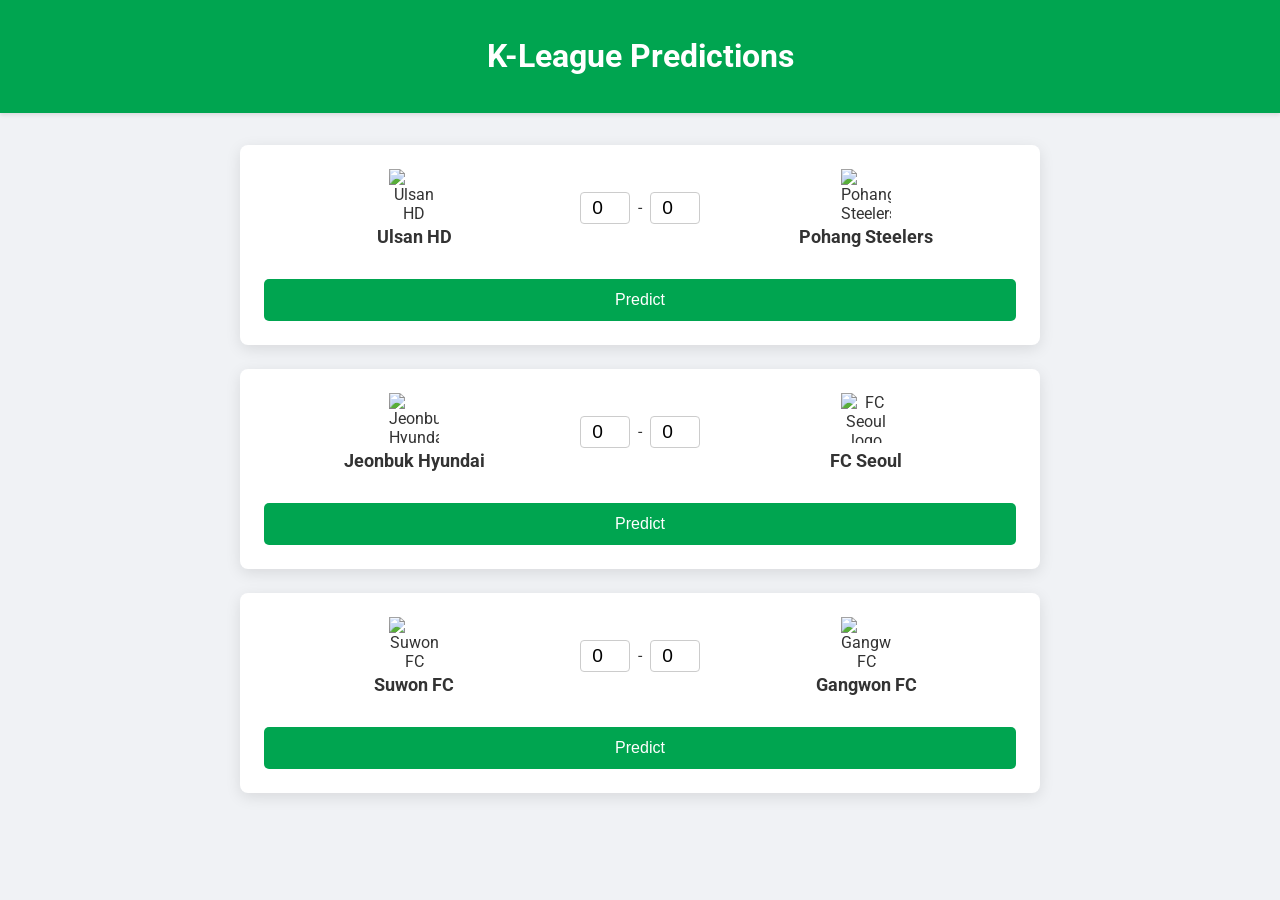
==== index.html @ 9bc81c74 "Initialize project with core files" ====
<!DOCTYPE html>
<html lang="en">
<head>
    <meta charset="UTF-8">
    <meta name="viewport" content="width=device-width, initial-scale=1.0">
    <title>K-League Predictor</title>
    <link rel="stylesheet" href="style.css">
</head>
<body>
    <header>
        <h1>K-League Predictions</h1>
    </header>
    <main id="app">
        <!-- Match predictions will be rendered here -->
    </main>
    <script src="main.js"></script>
</body>
</html>
---- style.css ----
@import url('https://fonts.googleapis.com/css2?family=Roboto:wght@400;700&display=swap');

:root {
    --primary-color: #00A550;
    --secondary-color: #FFC72C;
    --background-color: #f0f2f5;
    --text-color: #333;
    --card-background: #ffffff;
    --shadow-color: rgba(0, 0, 0, 0.1);
}

body {
    font-family: 'Roboto', sans-serif;
    background-color: var(--background-color);
    color: var(--text-color);
    margin: 0;
}

header {
    background-color: var(--primary-color);
    color: white;
    text-align: center;
    padding: 1rem;
    box-shadow: 0 2px 4px var(--shadow-color);
}

main {
    padding: 2rem;
    max-width: 800px;
    margin: 0 auto;
}

match-prediction {
    display: block;
    background-color: var(--card-background);
    border-radius: 8px;
    box-shadow: 0 4px 15px var(--shadow-color);
    margin-bottom: 1.5rem;
    padding: 1.5rem;
    transition: transform 0.2s;
}

match-prediction:hover {
    transform: translateY(-5px);
}
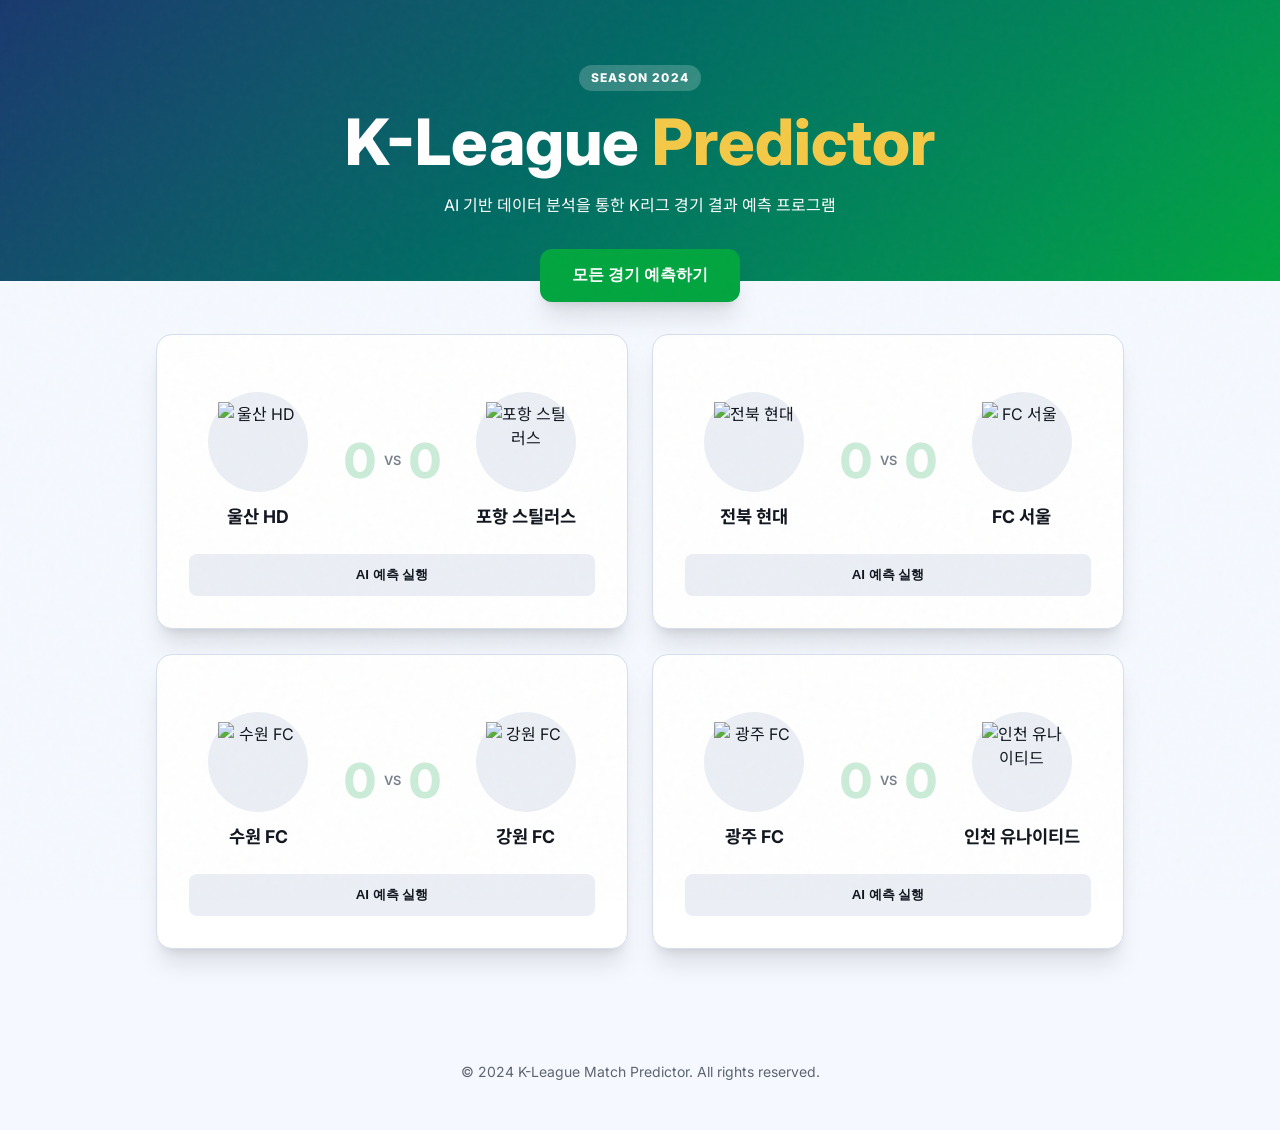
==== commit 46a9ab73: "Enhance K-League Match Predictor with modern UI and AI logic" ====
--- a/index.html
+++ b/index.html
@@ -1,18 +1,40 @@
+
+
 <!DOCTYPE html>
-<html lang="en">
+<html lang="ko">
 <head>
     <meta charset="UTF-8">
     <meta name="viewport" content="width=device-width, initial-scale=1.0">
-    <title>K-League Predictor</title>
+    <title>K-League AI Match Predictor | K리그 경기 결과 예측</title>
+    <link rel="preconnect" href="https://fonts.googleapis.com">
+    <link rel="preconnect" href="https://fonts.gstatic.com" crossorigin>
+    <link href="https://fonts.googleapis.com/css2?family=Inter:wght@400;600;800&family=Noto+Sans+KR:wght@400;700&display=swap" rel="stylesheet">
     <link rel="stylesheet" href="style.css">
 </head>
 <body>
-    <header>
-        <h1>K-League Predictions</h1>
+    <div class="texture-overlay"></div>
+    <header class="hero">
+        <div class="hero-content">
+            <span class="badge">SEASON 2024</span>
+            <h1>K-League <span class="highlight">Predictor</span></h1>
+            <p>AI 기반 데이터 분석을 통한 K리그 경기 결과 예측 프로그램</p>
+        </div>
     </header>
-    <main id="app">
-        <!-- Match predictions will be rendered here -->
+
+    <main id="app-container">
+        <section class="controls">
+            <button id="predict-all-btn" class="btn-primary">모든 경기 예측하기</button>
+        </section>
+        
+        <div id="match-list" class="match-grid">
+            <!-- Web Components will be injected here -->
+        </div>
     </main>
-    <script src="main.js"></script>
+
+    <footer class="footer">
+        <p>&copy; 2024 K-League Match Predictor. All rights reserved.</p>
+    </footer>
+
+    <script src="main.js" type="module"></script>
 </body>
-</html>+</html>
--- a/style.css
+++ b/style.css
@@ -1,45 +1,142 @@
-@import url('https://fonts.googleapis.com/css2?family=Roboto:wght@400;700&display=swap');
+@layer base, components, utilities;
 
-:root {
-    --primary-color: #00A550;
-    --secondary-color: #FFC72C;
-    --background-color: #f0f2f5;
-    --text-color: #333;
-    --card-background: #ffffff;
-    --shadow-color: rgba(0, 0, 0, 0.1);
+@layer base {
+    :root {
+        /* Colors using oklch for perceptual uniformity */
+        --brand-primary: oklch(62.67% 0.189 148.65); /* K-League Green */
+        --brand-secondary: oklch(35% 0.1 260); /* Deep Navy */
+        --accent: oklch(85% 0.15 90); /* Soft Yellow/Gold */
+        --bg-main: oklch(98% 0.01 260);
+        --text-main: oklch(20% 0.02 260);
+        --text-muted: oklch(50% 0.02 260);
+        --card-bg: oklch(100% 0 0);
+        
+        /* Spacing */
+        --space-sm: 0.5rem;
+        --space-md: 1rem;
+        --space-lg: 2rem;
+        
+        /* Effects */
+        --shadow-soft: 0 4px 6px -1px oklch(0% 0 0 / 5%), 0 2px 4px -2px oklch(0% 0 0 / 5%);
+        --shadow-elevated: 0 20px 25px -5px oklch(0% 0 0 / 10%), 0 8px 10px -6px oklch(0% 0 0 / 10%);
+        --radius-md: 12px;
+        --radius-lg: 24px;
+    }
+
+    * {
+        box-sizing: border-box;
+        margin: 0;
+        padding: 0;
+    }
+
+    body {
+        font-family: 'Inter', 'Noto Sans KR', sans-serif;
+        background-color: var(--bg-main);
+        color: var(--text-main);
+        line-height: 1.5;
+        overflow-x: hidden;
+    }
+
+    .texture-overlay {
+        position: fixed;
+        inset: 0;
+        pointer-events: none;
+        opacity: 0.03;
+        background-image: url("data:image/svg+xml,%3Csvg viewBox='0 0 200 200' xmlns='http://www.w3.org/2000/svg'%3E%3Cfilter id='noiseFilter'%3E%3CfeTurbulence type='fractalNoise' baseFrequency='0.65' numOctaves='3' stitchTiles='stitch'/%3E%3C/filter%3E%3Crect width='100%25' height='100%25' filter='url(%23noiseFilter)'/%3E%3C/svg%3E");
+        z-index: 100;
+    }
 }
 
-body {
-    font-family: 'Roboto', sans-serif;
-    background-color: var(--background-color);
-    color: var(--text-color);
-    margin: 0;
+@layer components {
+    .hero {
+        background: linear-gradient(135deg, var(--brand-secondary), var(--brand-primary));
+        color: white;
+        padding: 4rem 2rem;
+        text-align: center;
+        position: relative;
+        overflow: hidden;
+    }
+
+    .hero-content {
+        position: relative;
+        z-index: 2;
+        max-width: 800px;
+        margin: 0 auto;
+    }
+
+    .badge {
+        display: inline-block;
+        padding: 0.25rem 0.75rem;
+        background: oklch(100% 0 0 / 20%);
+        border-radius: 100px;
+        font-size: 0.75rem;
+        font-weight: 800;
+        margin-bottom: 1rem;
+        letter-spacing: 0.1em;
+    }
+
+    h1 {
+        font-size: clamp(2.5rem, 5vw, 4rem);
+        font-weight: 800;
+        margin-bottom: 1rem;
+        line-height: 1.1;
+    }
+
+    .highlight {
+        color: var(--accent);
+    }
+
+    .controls {
+        max-width: 1000px;
+        margin: -2rem auto 2rem;
+        padding: 0 1rem;
+        display: flex;
+        justify-content: center;
+        position: relative;
+        z-index: 10;
+    }
+
+    .btn-primary {
+        background-color: var(--brand-primary);
+        color: white;
+        border: none;
+        padding: 1rem 2rem;
+        border-radius: var(--radius-md);
+        font-weight: 700;
+        font-size: 1rem;
+        cursor: pointer;
+        box-shadow: var(--shadow-elevated);
+        transition: transform 0.2s, background-color 0.2s;
+    }
+
+    .btn-primary:hover {
+        transform: translateY(-2px);
+        background-color: oklch(65% 0.2 148.65);
+    }
+
+    .btn-primary:active {
+        transform: translateY(0);
+    }
+
+    .match-grid {
+        display: grid;
+        grid-template-columns: repeat(auto-fit, minmax(350px, 1fr));
+        gap: 1.5rem;
+        max-width: 1000px;
+        margin: 0 auto;
+        padding: 0 1rem 4rem;
+    }
+
+    .footer {
+        text-align: center;
+        padding: 3rem;
+        color: var(--text-muted);
+        font-size: 0.875rem;
+    }
 }
 
-header {
-    background-color: var(--primary-color);
-    color: white;
-    text-align: center;
-    padding: 1rem;
-    box-shadow: 0 2px 4px var(--shadow-color);
-}
-
-main {
-    padding: 2rem;
-    max-width: 800px;
-    margin: 0 auto;
-}
-
+/* Custom Element Styling inside main.js will use these variables */
 match-prediction {
     display: block;
-    background-color: var(--card-background);
-    border-radius: 8px;
-    box-shadow: 0 4px 15px var(--shadow-color);
-    margin-bottom: 1.5rem;
-    padding: 1.5rem;
-    transition: transform 0.2s;
+    container-type: inline-size;
 }
-
-match-prediction:hover {
-    transform: translateY(-5px);
-}
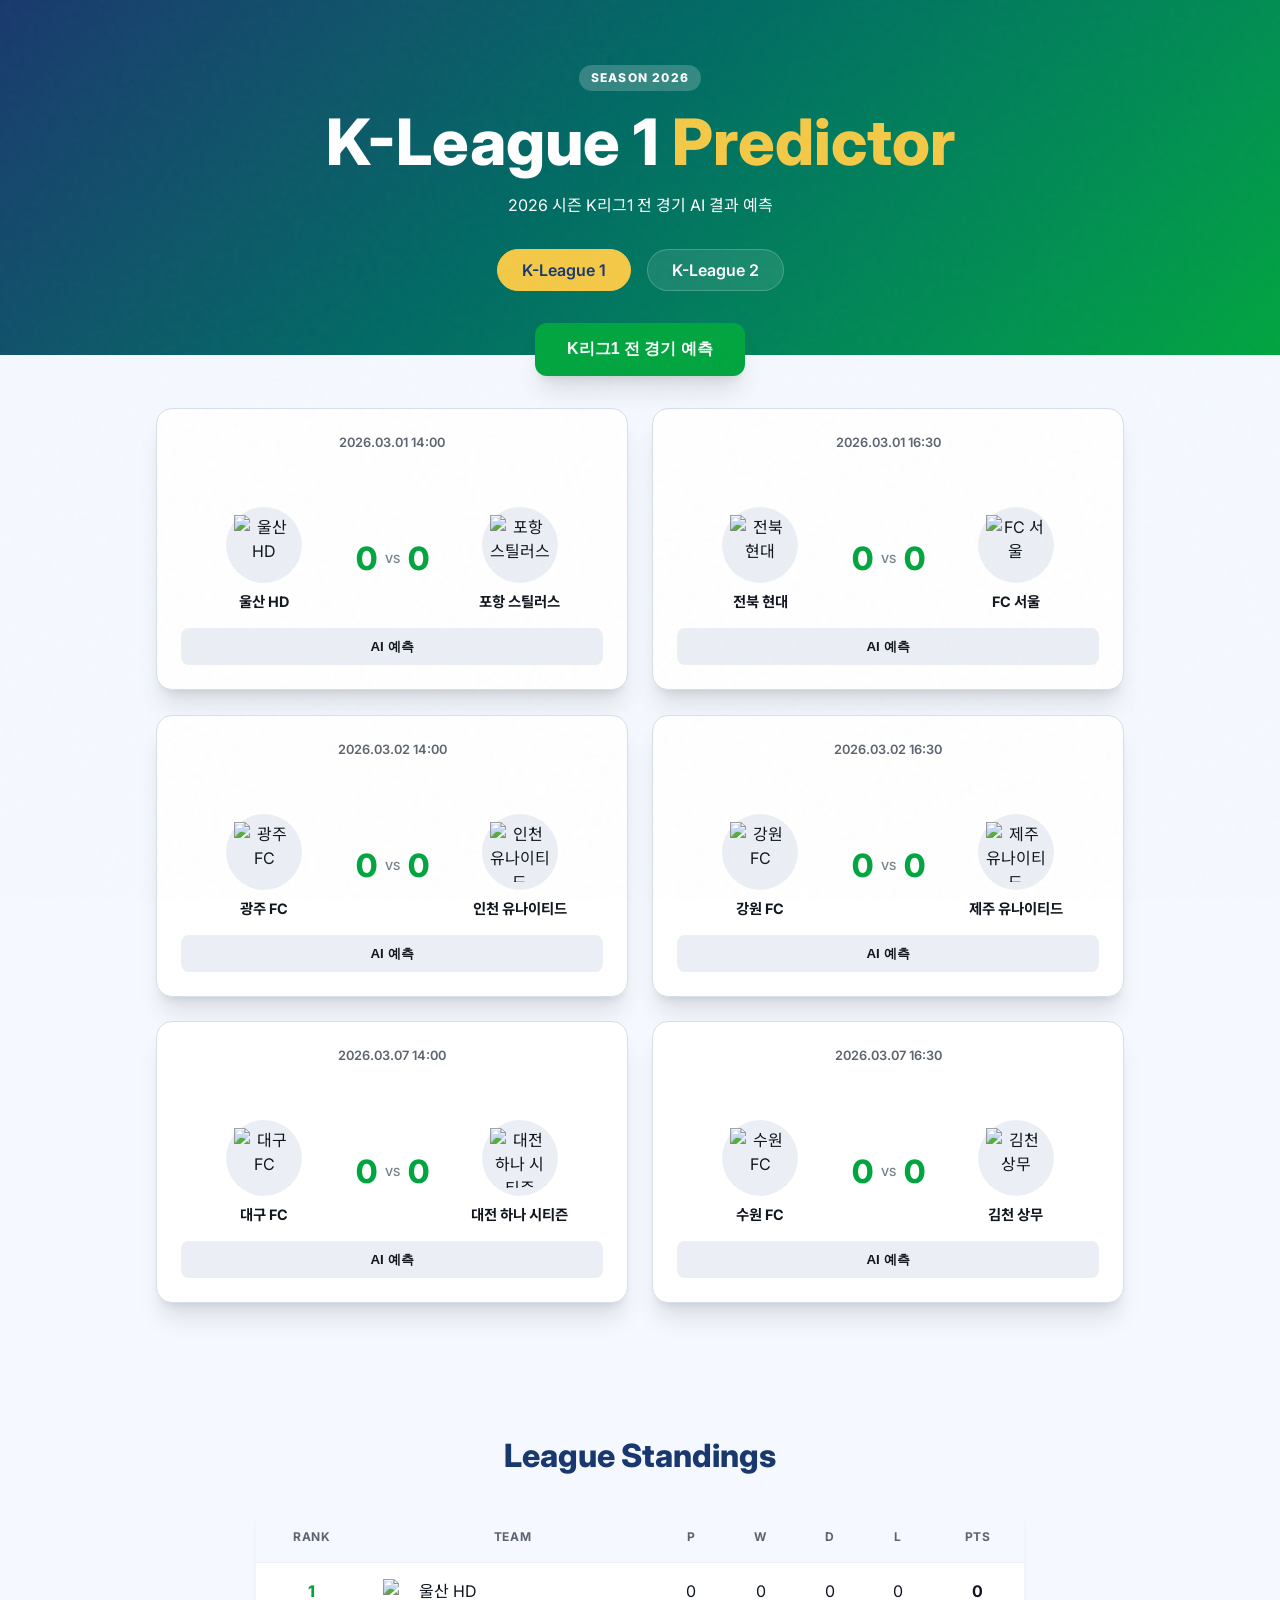
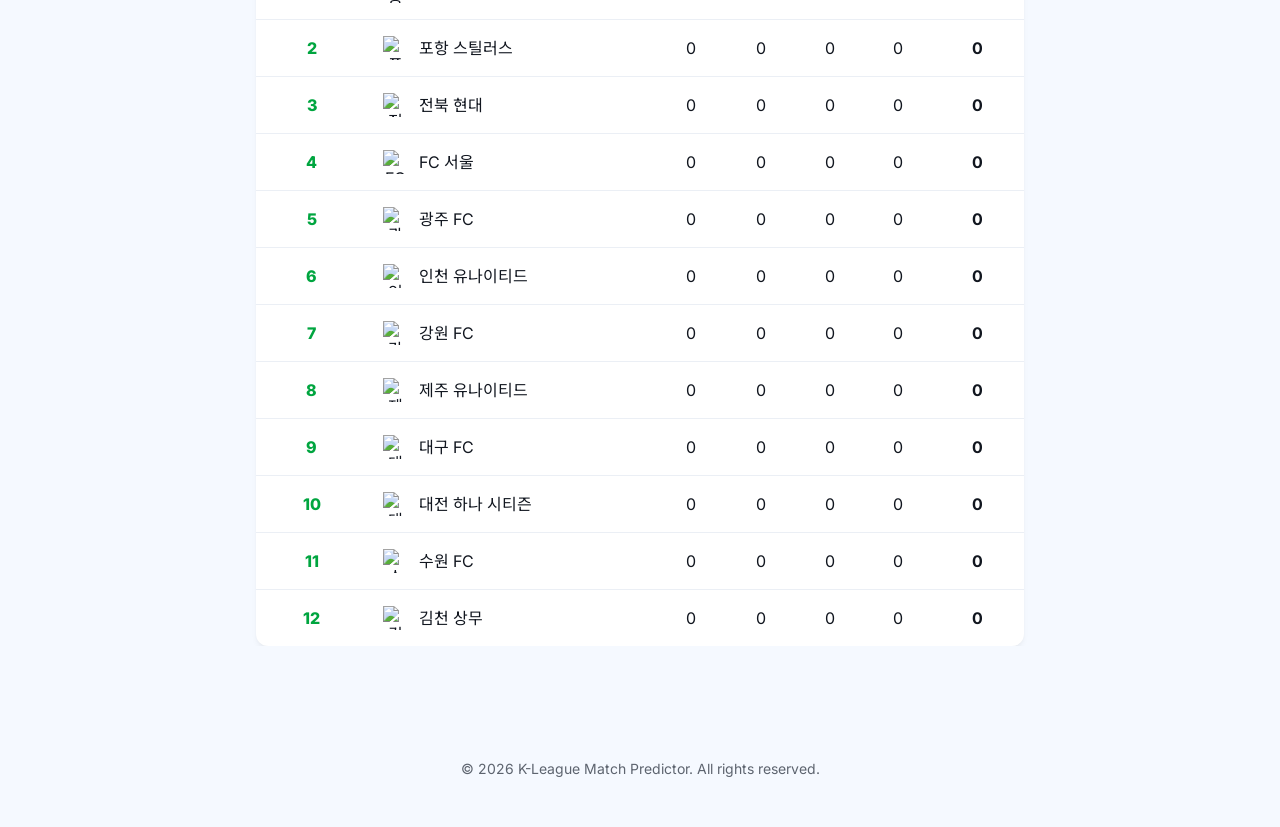
==== commit 82469847: "Add match schedule and live standings table" ====
--- a/index.html
+++ b/index.html
@@ -1,38 +1,62 @@
-
-
 <!DOCTYPE html>
 <html lang="ko">
 <head>
     <meta charset="UTF-8">
     <meta name="viewport" content="width=device-width, initial-scale=1.0">
-    <title>K-League AI Match Predictor | K리그 경기 결과 예측</title>
+    <title>K-League 1 Predictor 2026 | K리그1 경기 결과 예측</title>
     <link rel="preconnect" href="https://fonts.googleapis.com">
     <link rel="preconnect" href="https://fonts.gstatic.com" crossorigin>
     <link href="https://fonts.googleapis.com/css2?family=Inter:wght@400;600;800&family=Noto+Sans+KR:wght@400;700&display=swap" rel="stylesheet">
     <link rel="stylesheet" href="style.css">
 </head>
-<body>
+<body data-league="K1">
     <div class="texture-overlay"></div>
     <header class="hero">
         <div class="hero-content">
-            <span class="badge">SEASON 2024</span>
-            <h1>K-League <span class="highlight">Predictor</span></h1>
-            <p>AI 기반 데이터 분석을 통한 K리그 경기 결과 예측 프로그램</p>
+            <span class="badge">SEASON 2026</span>
+            <h1>K-League 1 <span class="highlight">Predictor</span></h1>
+            <p>2026 시즌 K리그1 전 경기 AI 결과 예측</p>
+            <nav class="nav-tabs">
+                <a href="index.html" class="nav-link active">K-League 1</a>
+                <a href="k2.html" class="nav-link">K-League 2</a>
+            </nav>
         </div>
     </header>
 
     <main id="app-container">
         <section class="controls">
-            <button id="predict-all-btn" class="btn-primary">모든 경기 예측하기</button>
+            <button id="predict-all-btn" class="btn-primary">K리그1 전 경기 예측</button>
         </section>
         
         <div id="match-list" class="match-grid">
-            <!-- Web Components will be injected here -->
+            <!-- K1 matches injected here -->
+        </div>
+
+        <h2 class="section-title">League Standings</h2>
+        <div class="standings-container">
+            <table class="standings-table">
+                <thead>
+                    <tr>
+                        <th>Rank</th>
+                        <th>Team</th>
+                        <th>P</th>
+                        <th>W</th>
+                        <th>D</th>
+                        <th>L</th>
+                        <th>Pts</th>
+                    </tr>
+                </thead>
+                <tbody id="standings-body">
+                    <!-- Standings injected here -->
+                </tbody>
+            </table>
         </div>
     </main>
 
     <footer class="footer">
-        <p>&copy; 2024 K-League Match Predictor. All rights reserved.</p>
+        <p>&copy; 2026 K-League Match Predictor. All rights reserved.</p>
+
+
     </footer>
 
     <script src="main.js" type="module"></script>
--- a/style.css
+++ b/style.css
@@ -64,6 +64,34 @@
         margin: 0 auto;
     }
 
+    .nav-tabs {
+        display: flex;
+        justify-content: center;
+        gap: 1rem;
+        margin-top: 2rem;
+    }
+
+    .nav-link {
+        color: white;
+        text-decoration: none;
+        padding: 0.5rem 1.5rem;
+        border-radius: 100px;
+        background: oklch(100% 0 0 / 10%);
+        font-weight: 600;
+        transition: background 0.2s;
+        border: 1px solid oklch(100% 0 0 / 20%);
+    }
+
+    .nav-link:hover {
+        background: oklch(100% 0 0 / 20%);
+    }
+
+    .nav-link.active {
+        background: var(--accent);
+        color: var(--brand-secondary);
+        border-color: var(--accent);
+    }
+
     .badge {
         display: inline-block;
         padding: 0.25rem 0.75rem;
@@ -127,6 +155,76 @@
         padding: 0 1rem 4rem;
     }
 
+    .section-title {
+        text-align: center;
+        font-size: 2rem;
+        font-weight: 800;
+        margin: 4rem 0 2rem;
+        color: var(--brand-secondary);
+    }
+
+    .standings-container {
+        max-width: 800px;
+        margin: 0 auto 4rem;
+        padding: 0 1rem;
+        overflow-x: auto;
+    }
+
+    .standings-table {
+        width: 100%;
+        border-collapse: collapse;
+        background: var(--card-bg);
+        border-radius: var(--radius-md);
+        box-shadow: var(--shadow-soft);
+        overflow: hidden;
+    }
+
+    .standings-table th,
+    .standings-table td {
+        padding: 1rem;
+        text-align: center;
+        border-bottom: 1px solid oklch(95% 0.01 260);
+    }
+
+    .standings-table th {
+        background: oklch(98% 0.01 260);
+        font-weight: 700;
+        color: var(--text-muted);
+        text-transform: uppercase;
+        font-size: 0.75rem;
+        letter-spacing: 0.05em;
+    }
+
+    .standings-table tr:last-child td {
+        border-bottom: none;
+    }
+
+    .standings-table tr:hover {
+        background: oklch(99% 0.01 260);
+    }
+
+    .team-cell {
+        display: flex;
+        align-items: center;
+        gap: 0.75rem;
+        text-align: left;
+    }
+
+    .team-cell img {
+        width: 24px;
+        height: 24px;
+        object-fit: contain;
+    }
+
+    .rank {
+        font-weight: 800;
+        color: var(--brand-primary);
+    }
+
+    .points {
+        font-weight: 700;
+    }
+
     .footer {
         text-align: center;
         padding: 3rem;
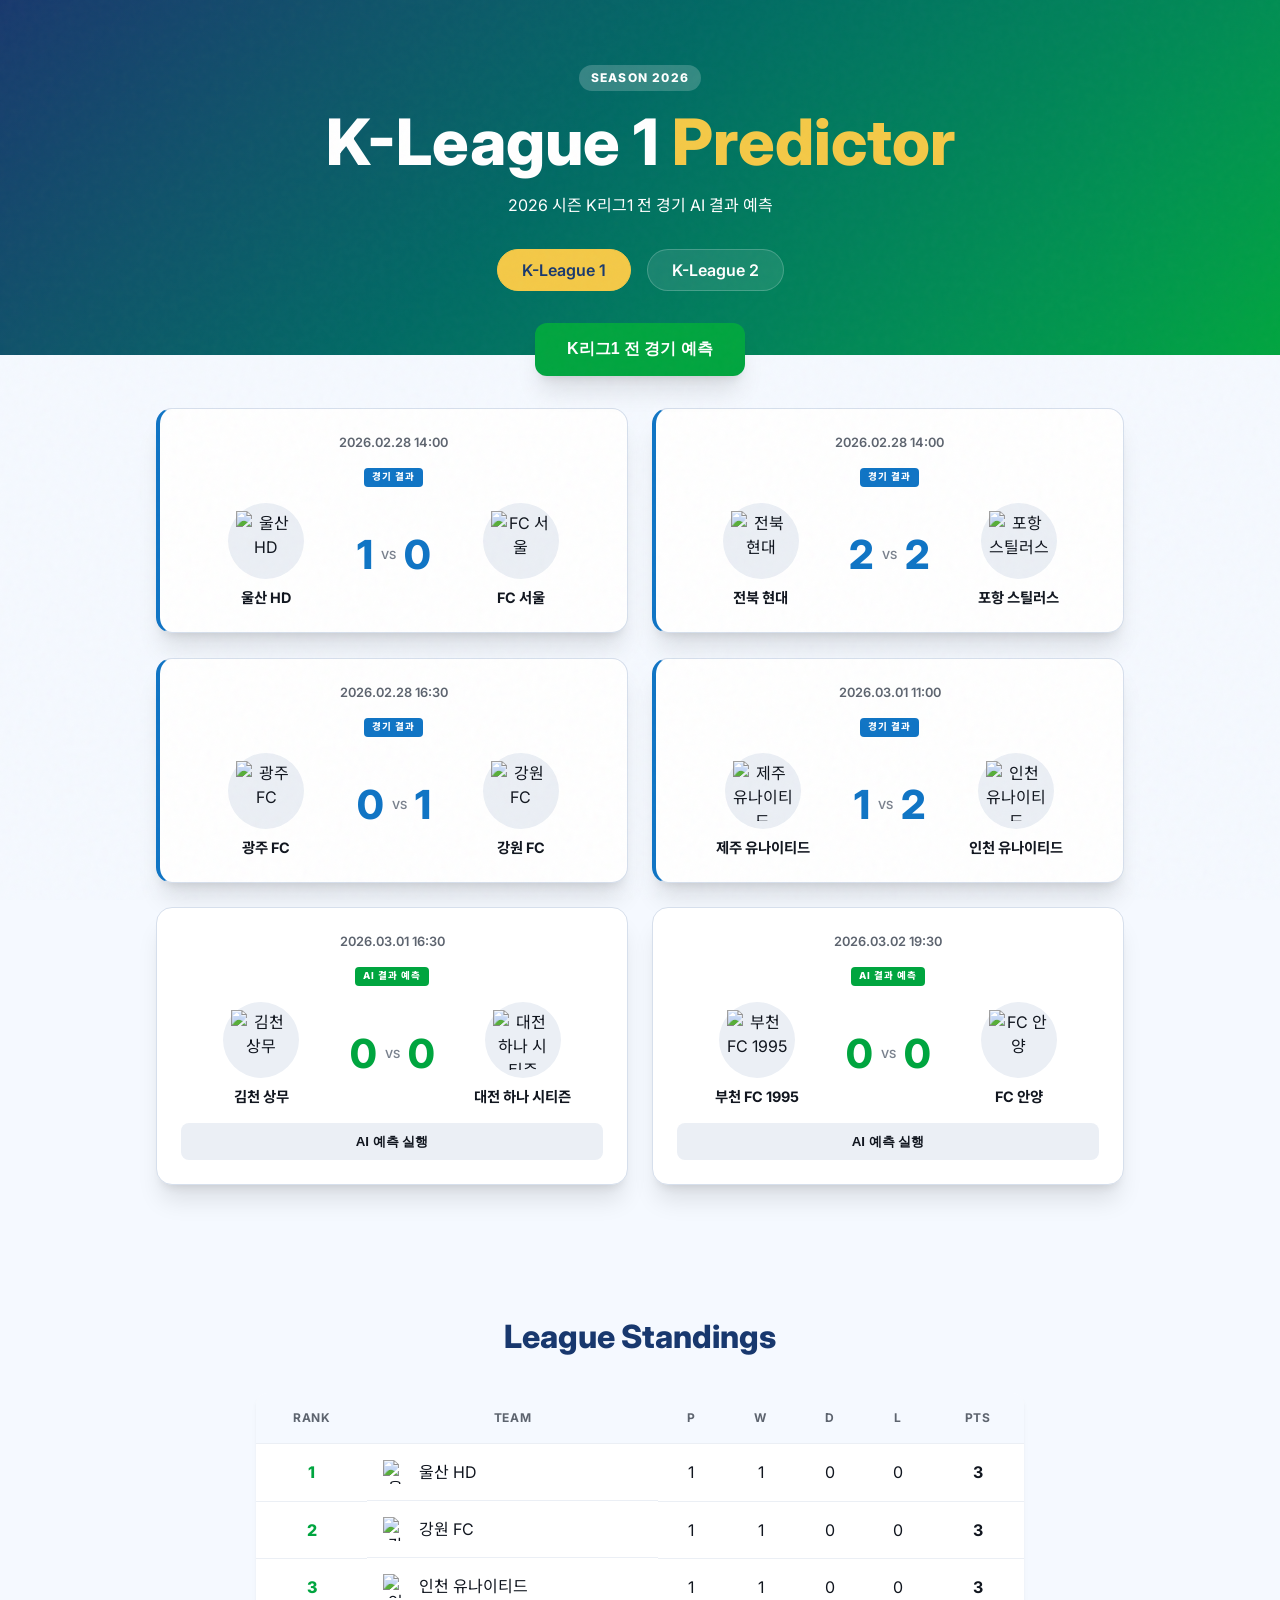
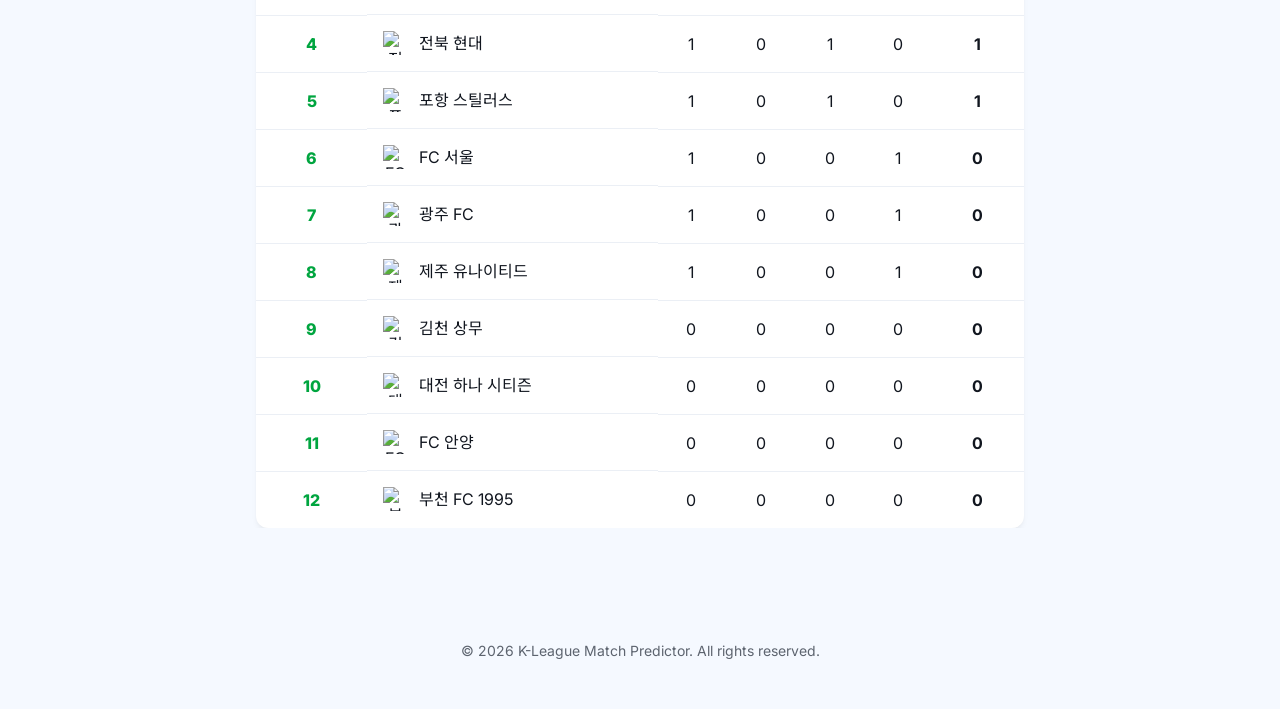
==== commit 12e0a2a5: "Update to real 2026 K-League teams and match results based on latest data" ====
--- a/index.html
+++ b/index.html
@@ -57,6 +57,8 @@
         <p>&copy; 2026 K-League Match Predictor. All rights reserved.</p>
 
 
+
+
     </footer>
 
     <script src="main.js" type="module"></script>
